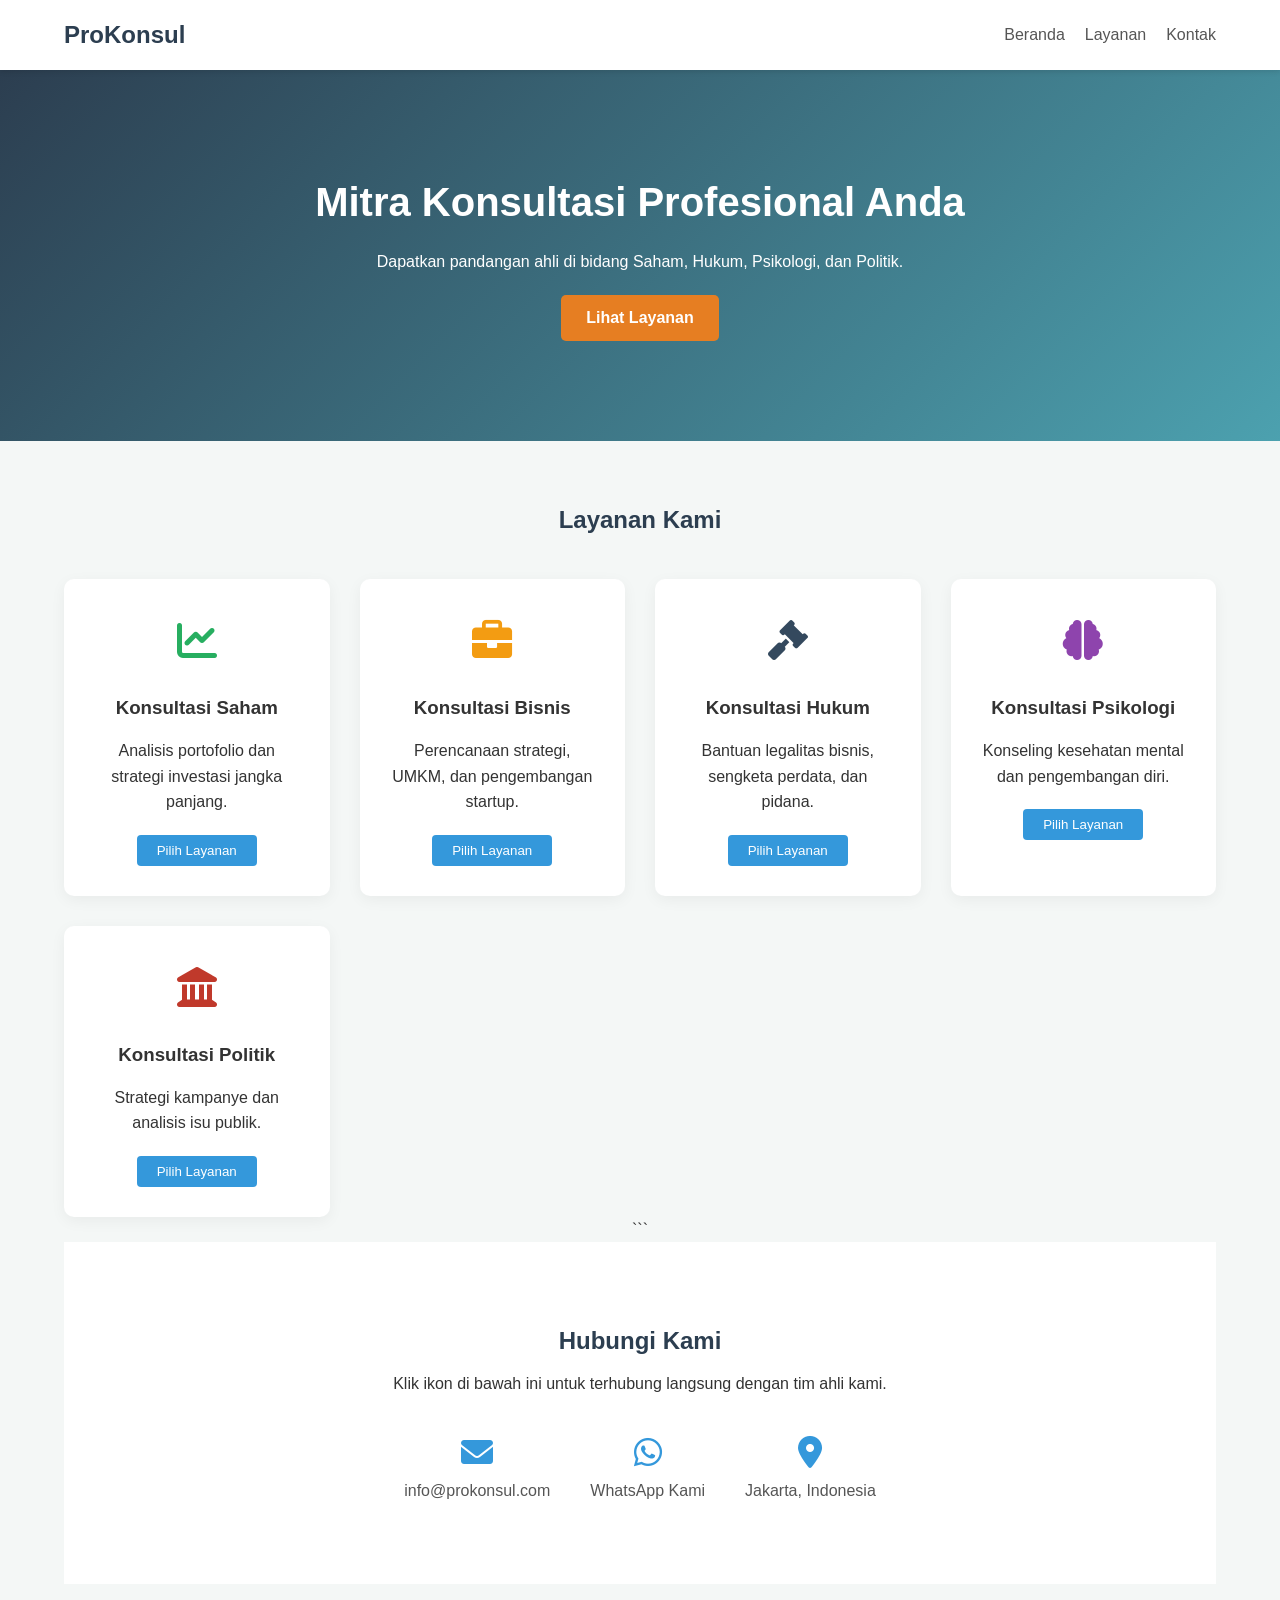
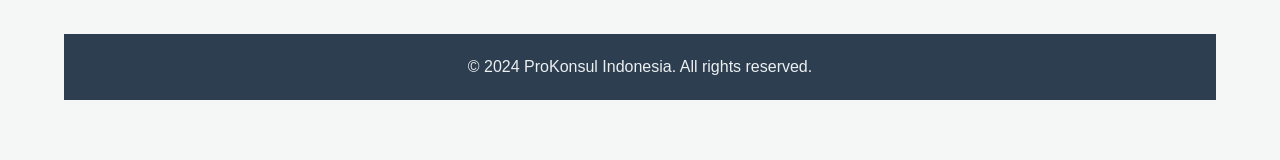
==== index.html @ 8d3e51b1 "ProKonsul" ====
<!DOCTYPE html>
<html lang="id">
<head>
    <meta charset="UTF-8">
    <meta name="viewport" content="width=device-width, initial-scale=1.0">
    <title>ProKonsul - Solusi Terpadu</title>
    <link rel="stylesheet" href="https://cdnjs.cloudflare.com/ajax/libs/font-awesome/6.0.0/css/all.min.css">
    <link rel="stylesheet" href="style.css">
</head>
<body>

    <nav class="navbar">
        <div class="logo">ProKonsul</div>
        <ul class="nav-links">
            <li><a href="#home">Beranda</a></li>
            <li><a href="#services">Layanan</a></li>
            <li><a href="#contact">Kontak</a></li>
        </ul>
    </nav>

    <header id="home" class="hero">
        <div class="hero-content">
            <h1>Mitra Konsultasi Profesional Anda</h1>
            <p>Dapatkan pandangan ahli di bidang Saham, Hukum, Psikologi, dan Politik.</p>
            <a href="#services" class="cta-button">Lihat Layanan</a>
        </div>
    </header>

    <section id="services" class="services-section">
        <h2>Layanan Kami</h2>
        <div class="cards-container">
    
            <div class="card" id="saham">
                <div class="icon-box"><i class="fas fa-chart-line"></i></div>
                <h3>Konsultasi Saham</h3>
                <p>Analisis portofolio dan strategi investasi jangka panjang.</p>
                <button class="book-btn" onclick="openModal('Konsultasi Saham')">Pilih Layanan</button>
            </div>
        
            <div class="card" id="bisnis">
                <div class="icon-box"><i class="fas fa-briefcase"></i></div>
                <h3>Konsultasi Bisnis</h3>
                <p>Perencanaan strategi, UMKM, dan pengembangan startup.</p>
                <button class="book-btn" onclick="openModal('Konsultasi Bisnis')">Pilih Layanan</button>
            </div>
        
            <div class="card" id="hukum">
                <div class="icon-box"><i class="fas fa-gavel"></i></div>
                <h3>Konsultasi Hukum</h3>
                <p>Bantuan legalitas bisnis, sengketa perdata, dan pidana.</p>
                <button class="book-btn" onclick="openModal('Konsultasi Hukum')">Pilih Layanan</button>
            </div>
        
            <div class="card" id="psikologi">
                <div class="icon-box"><i class="fas fa-brain"></i></div>
                <h3>Konsultasi Psikologi</h3>
                <p>Konseling kesehatan mental dan pengembangan diri.</p>
                <button class="book-btn" onclick="openModal('Konsultasi Psikologi')">Pilih Layanan</button>
            </div>
        
            <div class="card" id="politik">
                <div class="icon-box"><i class="fas fa-landmark"></i></div>
                <h3>Konsultasi Politik</h3>
                <p>Strategi kampanye dan analisis isu publik.</p>
                <button class="book-btn" onclick="openModal('Konsultasi Politik')">Pilih Layanan</button>
            </div>
        
        </div> ```

    <div id="bookingModal" class="modal">
        <div class="modal-content">
            <span class="close-btn" onclick="closeModal()">&times;</span>
            <h3 id="modalTitle">Formulir Konsultasi</h3>
            <form id="consultationForm">
                <div class="form-group">
                    <label>Nama Lengkap</label>
                    <input type="text" id="name" required placeholder="Masukkan nama Anda">
                </div>
                <div class="form-group">
                    <label>Email / WhatsApp</label>
                    <input type="text" id="contact" required placeholder="Email atau No WA">
                </div>
                <div class="form-group">
                    <label>Topik Permasalahan</label>
                    <textarea id="message" rows="4" placeholder="Ceritakan singkat kebutuhan Anda"></textarea>
                </div>
                <button type="submit" class="submit-btn">Kirim Permintaan</button>
            </form>
        </div>
    </div>

   
    <section id="contact" class="contact-section">
        <div class="contact-container">
            <h2>Hubungi Kami</h2>
            <p>Klik ikon di bawah ini untuk terhubung langsung dengan tim ahli kami.</p>
            
            

            <div class="contact-info">
                <div class="info-item">
                    <a href="mailto:info@prokonsul.com">
                        <i class="fas fa-envelope"></i>
                        <p>info@prokonsul.com</p>
                    </a>
                </div>
    
                <div class="info-item">
                    <a href="https://wa.me/6285715630032" target="_blank">
                        <i class="fab fa-whatsapp"></i>
                        <p>WhatsApp Kami</p>
                    </a>
                </div>
    
                <div class="info-item">
                    <i class="fas fa-map-marker-alt"></i>
                    <p>Jakarta, Indonesia</p>
                </div>
            </div>
        </div>
    </section>

    <footer>
        <p>&copy; 2024 ProKonsul Indonesia. All rights reserved.</p>
    </footer>

    <script src="script.js"></script>
</body>
</html>
---- style.css ----
/* Reset Dasar */
* {
    margin: 0;
    padding: 0;
    box-sizing: border-box;
    font-family: 'Segoe UI', Tahoma, Geneva, Verdana, sans-serif;
}

body {
    background-color: #f4f7f6;
    color: #333;
    line-height: 1.6;
}

/* Navigasi */
.navbar {
    display: flex;
    justify-content: space-between;
    align-items: center;
    padding: 1rem 5%;
    background-color: #ffffff;
    box-shadow: 0 2px 5px rgba(0,0,0,0.1);
    position: sticky;
    top: 0;
    z-index: 1000;
}

.logo {
    font-size: 1.5rem;
    font-weight: bold;
    color: #2c3e50;
}

.nav-links {
    list-style: none;
    display: flex;
}

.nav-links li {
    margin-left: 20px;
}

.nav-links a {
    text-decoration: none;
    color: #555;
    font-weight: 500;
}

/* Hero Section */
.hero {
    background: linear-gradient(135deg, #2c3e50, #4ca1af);
    color: white;
    padding: 100px 20px;
    text-align: center;
}

.hero h1 {
    font-size: 2.5rem;
    margin-bottom: 15px;
}

.cta-button {
    display: inline-block;
    margin-top: 20px;
    padding: 10px 25px;
    background-color: #e67e22;
    color: white;
    text-decoration: none;
    border-radius: 5px;
    font-weight: bold;
    transition: background 0.3s;
}

.cta-button:hover {
    background-color: #d35400;
}

/* Services Section */
.services-section {
    padding: 60px 5%;
    text-align: center;
}

.services-section h2 {
    margin-bottom: 40px;
    color: #2c3e50;
}

.cards-container {
    display: grid;
    grid-template-columns: repeat(auto-fit, minmax(250px, 1fr));
    gap: 30px;
}

.card {
    background: white;
    padding: 30px;
    border-radius: 10px;
    box-shadow: 0 4px 15px rgba(0,0,0,0.05);
    transition: transform 0.3s;
}

.card:hover {
    transform: translateY(-10px);
}

.icon-box {
    font-size: 2.5rem;
    margin-bottom: 20px;
}

/* Warna Khusus per Kategori */
#saham .icon-box { color: #27ae60; }
#hukum .icon-box { color: #34495e; }
#psikologi .icon-box { color: #8e44ad; }
#politik .icon-box { color: #c0392b; }
#bisnis .icon-box { color: #f39c12; }

.card h3 {
    margin-bottom: 15px;
}

.book-btn {
    margin-top: 20px;
    padding: 8px 20px;
    background-color: #3498db;
    color: white;
    border: none;
    border-radius: 4px;
    cursor: pointer;
}

.book-btn:hover {
    background-color: #2980b9;
}

/* Modal / Pop-up Styling */
.modal {
    display: none; /* Hidden by default */
    position: fixed;
    z-index: 2000;
    left: 0;
    top: 0;
    width: 100%;
    height: 100%;
    background-color: rgba(0,0,0,0.5);
    justify-content: center;
    align-items: center;
}

.modal-content {
    background-color: white;
    padding: 30px;
    border-radius: 8px;
    width: 90%;
    max-width: 500px;
    position: relative;
    animation: fadeIn 0.3s;
}

.close-btn {
    position: absolute;
    top: 10px;
    right: 15px;
    font-size: 28px;
    cursor: pointer;
    color: #aaa;
}

.form-group {
    margin-bottom: 15px;
    text-align: left;
}

.form-group label {
    display: block;
    margin-bottom: 5px;
    font-weight: bold;
}

.form-group input, .form-group textarea {
    width: 100%;
    padding: 10px;
    border: 1px solid #ccc;
    border-radius: 4px;
}

.submit-btn {
    width: 100%;
    padding: 10px;
    background-color: #2c3e50;
    color: white;
    border: none;
    border-radius: 4px;
    cursor: pointer;
    font-size: 1rem;
}

footer {
    text-align: center;
    padding: 20px;
    background-color: #2c3e50;
    color: #ecf0f1;
    margin-top: 50px;
}

@keyframes fadeIn {
    from {opacity: 0; transform: translateY(-20px);}
    to {opacity: 1; transform: translateY(0);}
}

/* Contact Section Styling */
.contact-section {
    padding: 80px 5%;
    background-color: #ffffff;
    text-align: center;
}

.contact-container h2 {
    margin-bottom: 10px;
    color: #2c3e50;
}

.contact-info {
    display: flex;
    justify-content: center;
    flex-wrap: wrap;
    gap: 40px;
    margin-top: 40px;
}

.info-item {
    display: flex;
    flex-direction: column;
    align-items: center;
}

.info-item i {
    font-size: 2rem;
    color: #3498db;
    margin-bottom: 10px;
}

.info-item p {
    font-weight: 500;
    color: #555;
}

/* Tambahan Smooth Scroll agar perpindahan halus */
html {
    scroll-behavior: smooth;
}

/* Menambahkan jarak agar judul tidak tertutup navbar saat scroll */
.contact-section {
    padding: 80px 5%;
    background-color: #ffffff;
    text-align: center;
    scroll-margin-top: 70px; /* Sesuai dengan tinggi navbar Anda */
}

/* Memastikan link di dalam info-item bisa diklik */
.info-item a {
    text-decoration: none;
    color: inherit;
    display: block;
}

.info-item a:hover {
    color: #3498db;
    transform: scale(1.05);
    transition: 0.3s;
}

/* Efek scroll halus */
html {
    scroll-behavior: smooth;
}
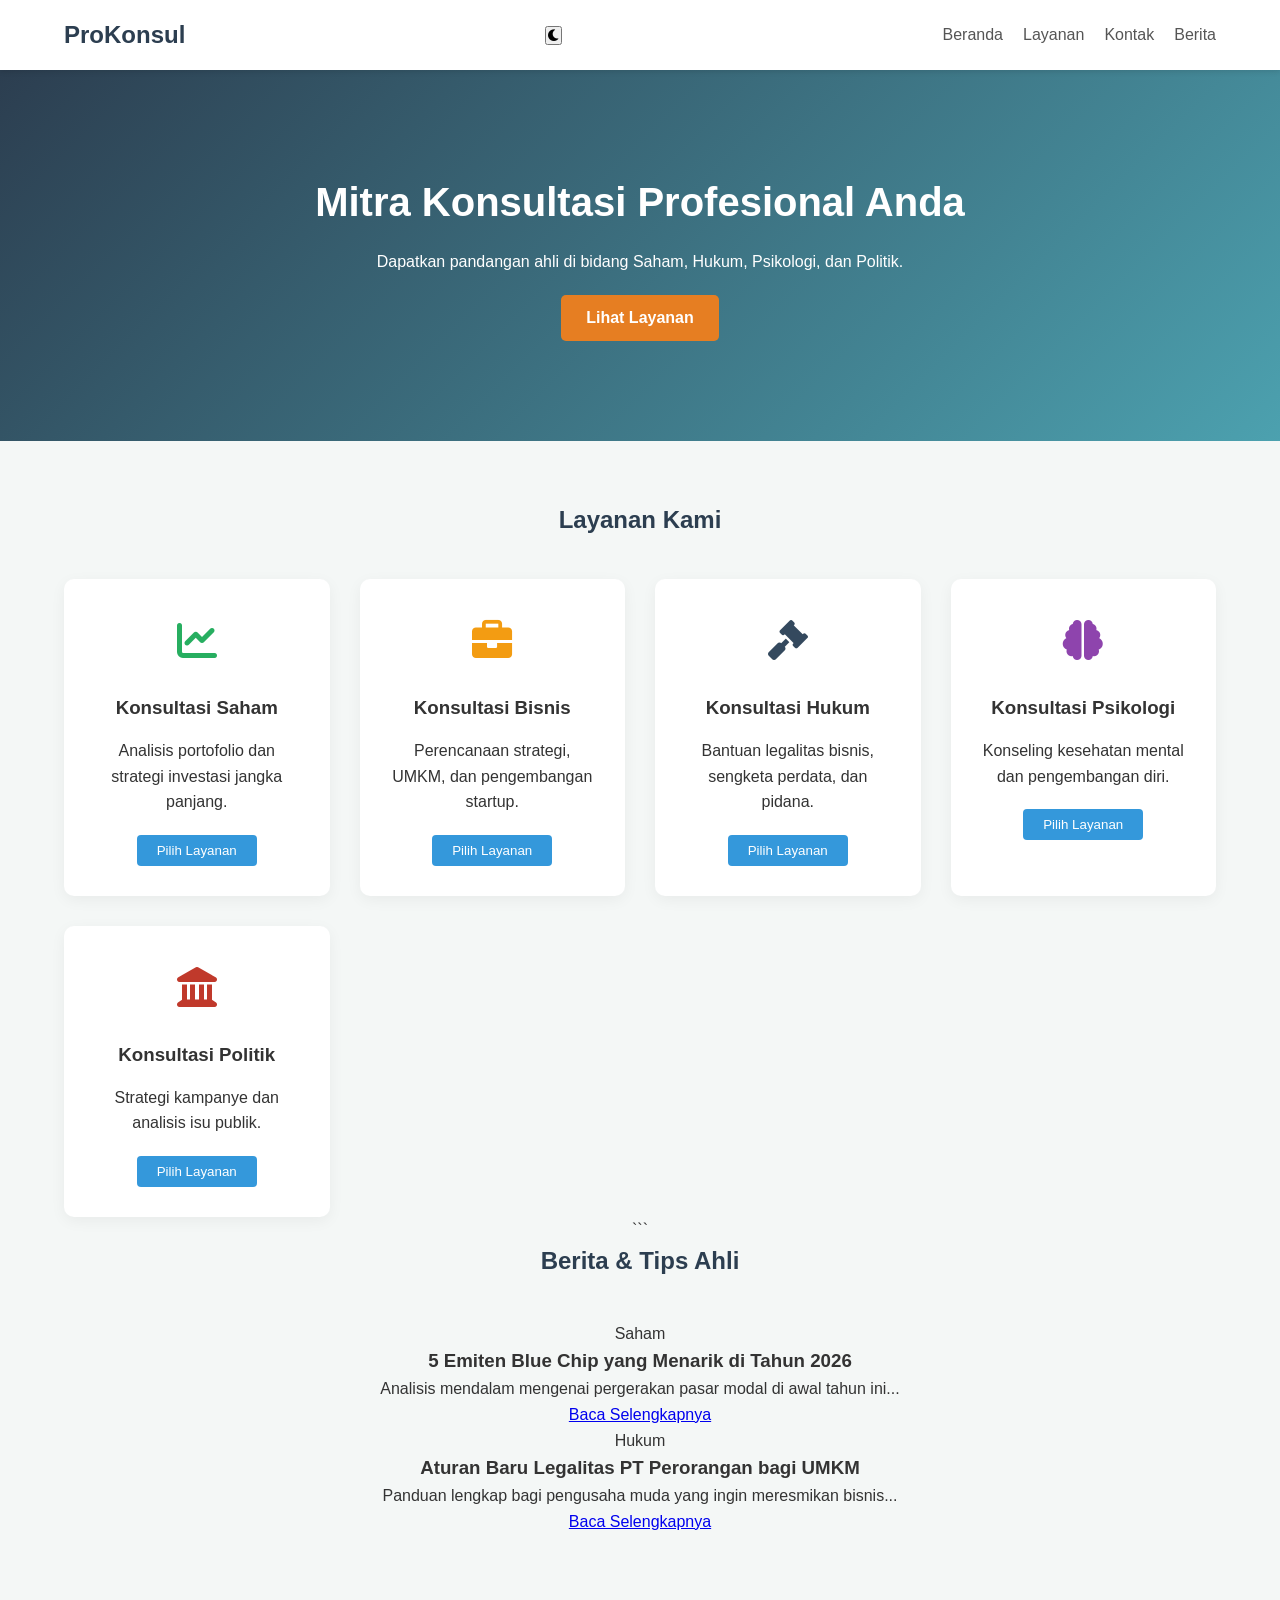
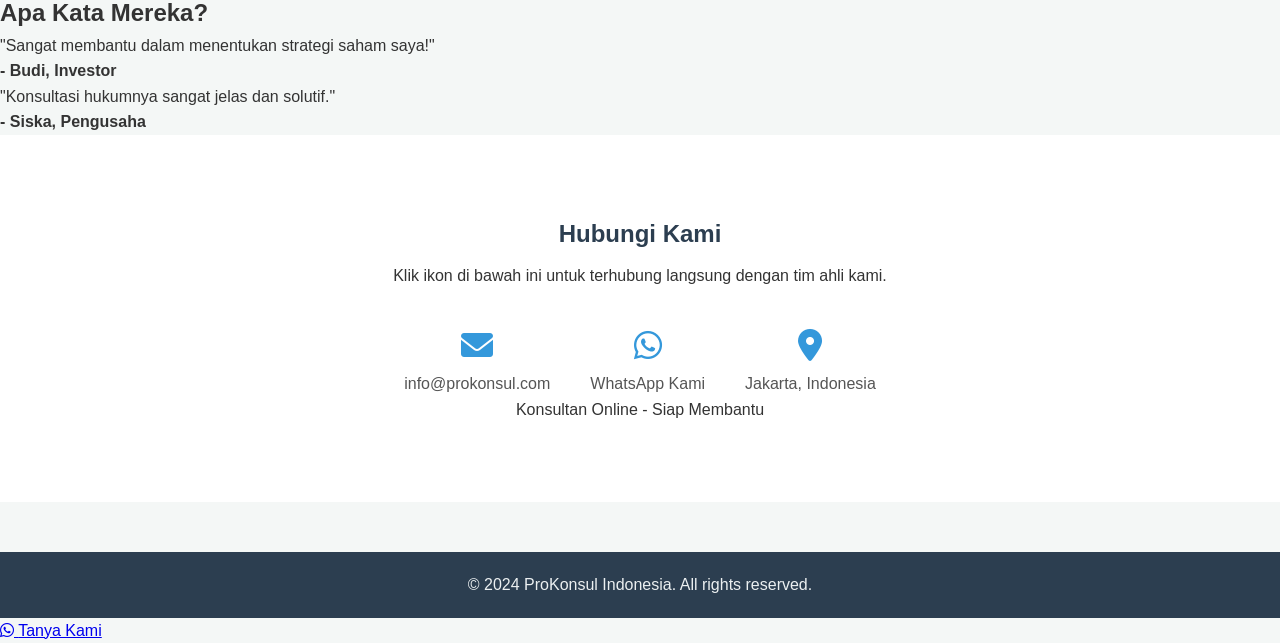
==== commit 716ab1fa: "Update index.html" ====
--- a/index.html
+++ b/index.html
@@ -9,14 +9,21 @@
 </head>
 <body>
 
+
+    
+
     <nav class="navbar">
-        <div class="logo">ProKonsul</div>
+        <div class="logo">ProKonsul</div> <button id="darkModeToggle" class="mode-btn"><i class="fas fa-moon"></i></button>
         <ul class="nav-links">
             <li><a href="#home">Beranda</a></li>
             <li><a href="#services">Layanan</a></li>
             <li><a href="#contact">Kontak</a></li>
+            <li><a href="#blog">Berita</a></li>
         </ul>
     </nav>
+
+    
+
 
     <header id="home" class="hero">
         <div class="hero-content">
@@ -89,7 +96,54 @@
         </div>
     </div>
 
+    <section id="blog" class="blog-section">
+        <h2>Berita & Tips Ahli</h2>
+        <div class="blog-container">
+            
+            <article class="blog-card">
+                <div class="blog-img" style="background-image: url('https://images.unsplash.com/photo-1611974714024-42f01004bc6b?q=80&w=400');"></div>
+                <div class="blog-content">
+                    <span class="category">Saham</span>
+                    <h3>5 Emiten Blue Chip yang Menarik di Tahun 2026</h3>
+                    <p>Analisis mendalam mengenai pergerakan pasar modal di awal tahun ini...</p>
+                    
+                    <a href="tips-saham.html" class="read-more">Baca Selengkapnya</a>
+                </div>
+            </article>
+    
+            <article class="blog-card">
+                <div class="blog-img" style="background-image: url('https://images.unsplash.com/photo-1589829545856-d10d557cf95f?q=80&w=400');"></div>
+                <div class="blog-content">
+                    <span class="category">Hukum</span>
+                    <h3>Aturan Baru Legalitas PT Perorangan bagi UMKM</h3>
+                    <p>Panduan lengkap bagi pengusaha muda yang ingin meresmikan bisnis...</p>
+                    <a href="#" class="read-more">Baca Selengkapnya</a>
+                </div>
+            </article>
+    
+        </div>
+    </section>
+        
+      
+        </div>
+    </section>
+
+    <section id="testimonials" class="testimonials-section">
+        <h2>Apa Kata Mereka?</h2>
+        <div class="testimonial-container">
+            <div class="testimonial-card">
+                <p>"Sangat membantu dalam menentukan strategi saham saya!"</p>
+                <h4>- Budi, Investor</h4>
+            </div>
+            <div class="testimonial-card">
+                <p>"Konsultasi hukumnya sangat jelas dan solutif."</p>
+                <h4>- Siska, Pengusaha</h4>
+            </div>
+        </div>
+    </section>
    
+    
+
     <section id="contact" class="contact-section">
         <div class="contact-container">
             <h2>Hubungi Kami</h2>
@@ -118,6 +172,12 @@
                 </div>
             </div>
         </div>
+
+
+        <div class="status-indicator">
+            <span class="dot"></span>
+            <span class="status-text">Konsultan Online - Siap Membantu</span>
+        </div>
     </section>
 
     <footer>
@@ -125,5 +185,11 @@
     </footer>
 
     <script src="script.js"></script>
+
+    <a href="https://wa.me/6285715630032" class="floating-wa" target="_blank">
+        <i class="fab fa-whatsapp"></i>
+        <span>Tanya Kami</span>
+    </a>
+
 </body>
-</html>+</html>
